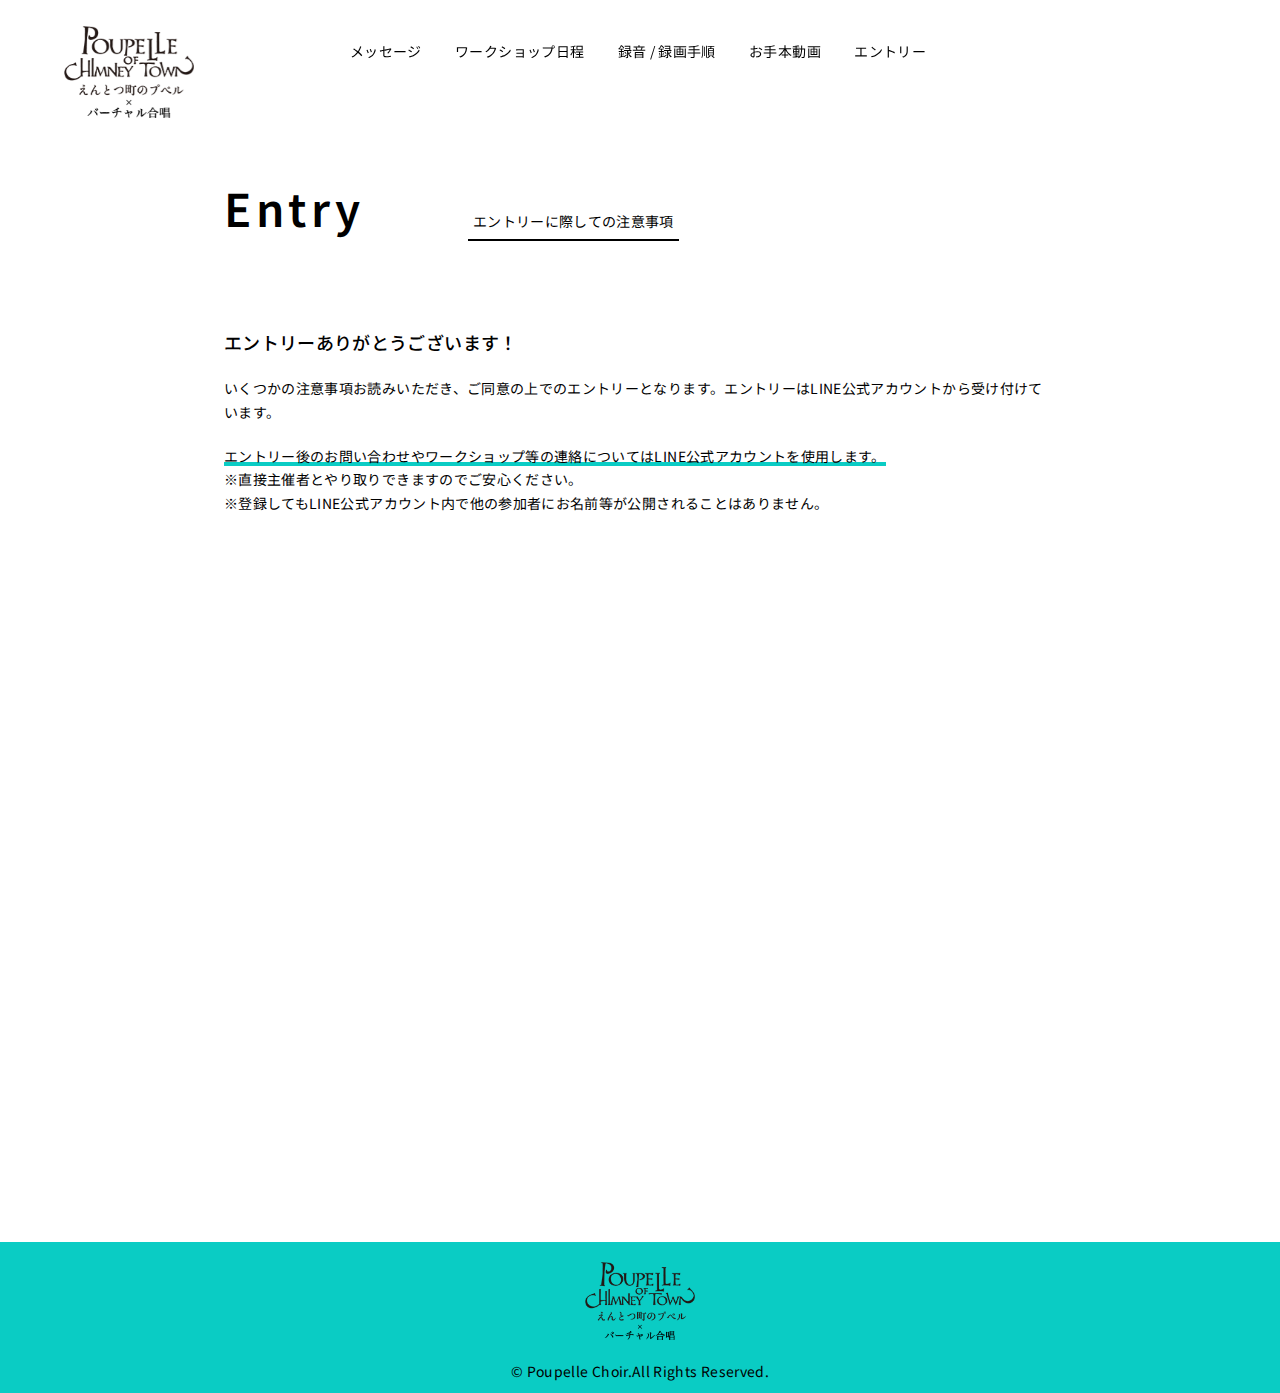
==== entry/entry.html @ 8577a30d "Add files via upload" ====
<!DOCTYPE html>
<html lang="ja" prefix="og: http://ogp.me/ns#">

  <head>
    <meta charset="utf-8">
    <title>エントリー｜Poupelle Choir - バーチャル合唱×えんとつ町のプペル</title>
    <meta name="description" content="バーチャル合唱×えんとつ町のプペル エントリーの案内です。"/>
    <link rel="canonical" href="https://poupelle-choir.github.io/2020/lower/entry.html" />
    <!--▲url入れる！！！-->
    <meta name="viewport" content="width=device-width">
    <meta name="format-detection" content="telephone=no">
    <!--▼IE対策-->
    <meta http-equiv="X-UA-Compatible" content="IE=edge">

    <!-- ▼OGPの設定 -->
    <meta property="og:locale" content="ja_JP" />
    <meta property="og:url" content="https://poupelle-choir.github.io/2020/lower/entry.html" />
    <!--▲url入れる！！！-->
    <meta property="og:type" content="website" />
    <meta property="og:title" content="エントリー｜Poupelle Choir" />
    <meta property="og:site_name" content="エントリー｜Poupelle Choir - バーチャル合唱×えんとつ町のプペル" />
    <meta property="og:description" content="バーチャル合唱×えんとつ町のプペル エントリーの案内です。" />
    <meta property="og:image" content="https://poupelle-choir.github.io/2020/img/ogp-img.jpg" />
    <meta property="og:image:secure_url" content="https://poupelle-choir.github.io/2020/img/ogp-img.jpg" />
    <meta property="og:image:width" content="1200" />
    <meta property="og:image:height" content="630" />

    <!--▼Twitter Card設定-->
    <meta name="twitter:card" content="summary_large_image" />
    <meta name="twitter:description" content="バーチャル合唱×えんとつ町のプペル エントリーの案内です。" />
    <meta name="twitter:title" content="エントリー｜Poupelle Choir" />
    <meta name="twitter:image" content="https://poupelle-choir.github.io/2020/img/ogp-img.jpg" />

    <!--▼icon設定-->
    <link rel="shortcut icon" href="../favicon/favicon.ico">
    <link rel="apple-touch-icon" href="../favicon/apple-touch-icon.png">
    <link rel="icon" type="image/png" href="../favicon/android-chrome-256x256.png">
    <link rel="manifest" href="/site.webmanifest">
    <link rel="mask-icon" href="/safari-pinned-tab.svg" color="#5bbad5">
    <meta name="msapplication-TileColor" content="#b91d47">
    <meta name="theme-color" content="#ffffff">

    <!--▼読み込み-->
    <link href="https://fonts.googleapis.com/css2?family=Noto+Sans+JP:wght@400;500;700&display=swap" rel="stylesheet">
    <link href="https://fonts.googleapis.com/css2?family=Rock+Salt&display=swap" rel="stylesheet">
    <link rel="stylesheet" href="https://use.fontawesome.com/releases/v5.6.3/css/all.css">
    <link rel="stylesheet" href="../css/reset.css">
    <link rel="stylesheet" href="../css/styles2.css">
    <link rel="stylesheet" href="../css/lower.css">
  </head>


  <body>
    
    <div id="rotate"><img src="../img/rotate.jpg" alt="画面を縦に戻してご覧ください。"></div>

    <header>
      <a href="../index.html" class="logo"><img src="../img/logo.png" alt="バーチャル合唱×えんとつ町のプペルのロゴ"></a>
      <!--ハンバーガーメニュー-->
      <div class="menu-btn_wrap">
        <a href="#" class="menu-btn" id="menu-bar">
          <span></span>
          <span></span>
          <span></span>
        </a>
      </div>

      <nav id="nav">
        <ul class="nav-item">
          <li><a href="../index.html#message"><span class="nav-en sp-only tb-block">Message</span>メッセージ</a></li>
          <li><a href="../lower/workshop.html"><span class="nav-en sp-only tb-block">Work shop</span>ワークショップ日程</a></li>
          <li><a href="../lower/howto.html"><span class="nav-en sp-only tb-block">How to</span>録音 / 録画手順</a></li>
          <li><a href="../lower/movie.html"><span class="nav-en sp-only tb-block">Movie</span>お手本動画</a></li>
          <li><a href="../lower/entry.html"><span class="nav-en sp-only tb-block">Entry</span>エントリー</a></li> 
        </ul>
      </nav>
    </header>

    <div class="section-inner lower-inner entry-inner">
      <div class="section-title_wrap">
        <span class="section-title_en">Entry</span>
        <h2 class="section-title_ja">エントリーに際しての注意事項</h2>
      </div>
      
      <p class="entry-h">エントリーありがとうございます！</p>
      
      <div class="entry-text">
        <p class="text_20">いくつかの注意事項お読みいただき、ご同意の上でのエントリーとなります。エントリーはLINE公式アカウントから受け付けています。</p>

        <p class="font-under">エントリー後のお問い合わせやワークショップ等の連絡についてはLINE公式アカウントを使用します。<br>
        <p>※直接主催者とやり取りできますのでご安心ください。<br>
        ※登録してもLINE公式アカウント内で他の参加者にお名前等が公開されることはありません。</p>
      </div>


      <div class="entry-square_wrap scrollanime downup">
        <div class="entry-square">
          <div class="text-center bar-entry_wrap"><p class="bar-title bar-title_entry">エントリーに際しての注意事項</p></div>
          
          <ul>
            <li class="entry-check_list">
              <div class="entry-check"><i class="fas fa-check"></i></div>
              <p class="entry-check_text">録画にはデバイスが2つ必要です（音楽再生機器と録画機器）<br>
                <a href="../lower/howto.html#link-howto" class="link-black">録音の手順ページ</a>をご確認ください。<br>
              デバイスが2つない場合はエントリー時にご相談ください。
              </p>
            </li>
            
            <li class="entry-check_list">
              <div class="entry-check"><i class="fas fa-check"></i></div>
              <p class="entry-check_text">2020.10.31（Sat）にUPされる動画はYouTubeで公開されます。</p>
            </li>
            
            <li class="entry-check_list">
              <div class="entry-check"><i class="fas fa-check"></i></div>
              <p class="entry-check_text">
              エントリー後に配布する楽譜は無料となりますが、無断転載は禁止です。
              </p>
            </li>
            
            <li class="entry-check_list">
              <div class="entry-check"><i class="fas fa-check"></i></div>
              <p class="entry-check_text">
                ワークショップのみの参加も歓迎です。エントリー時にご相談ください。</p>
            </li>
            
          </ul>
        </div>
      </div>
      
      <div class="btn btn-orange scrollanime downup"><a href="https://lin.ee/ze70ZK0" target="_blank" class="text-center">お友達登録してエントリーする</a></div>
     
    </div>


    <!--▼フッター-->
    <footer class="footer">
        <a href="../index.html" class="footer-logo"><img src="../img/logo.png" alt="バーチャル合唱×えんとつ町のプペルのロゴ"></a>
        <small>©︎ Poupelle Choir.All Rights Reserved.</small>

    </footer>
    <!--フッターここまで--> 



    <!--script読み込み-->
    <script src="https://ajax.googleapis.com/ajax/libs/jquery/3.5.1/jquery.min.js"></script>
    <script type="text/javascript" src="../js/script.js"></script>


  </body>

</html>
---- css/styles2.css ----
@charset "UTF-8";
/* CSS Document */

html{
  font-size:62.5%;
}
body{
  color:#000;
  font-family: 'Noto Sans JP' , sans-serif;
  font-size:1.4rem;
  font-feature-settings: "Palt";
  letter-spacing: 0.025em;
  line-height: 1.7;
  box-sizing: border-box;
}
a{
  color:#000;
  text-decoration: none;
  cursor: pointer;
  transition: .8s;
}
li{
  list-style: none;
}
img{
  max-width: 100%;
  height: auto;
  box-sizing: border-box;
}

/*--------------------------------
* スマホ横
---------------------------------*/
#rotate{
  display: none;
  position:fixed;
  top:0;
  left:0;
  width: 100%;
  height: 100%;
  z-index:100;
}

/*--------------------------------
* common
---------------------------------*/
.pc-only{
  display: none;
}
.sp-only{
  display: block;
}
.text-center{
  text-align: center;
}
.section-inner{
  width: 90%;
  margin: 0 auto;
  padding: 60px 0 70px;
}
.section-title_en{
  font-size:3rem;
  font-weight: 600;
  letter-spacing: 0.1em;
  margin-right: 100px;
  display: block;
}
.section-title_ja{
  font-size:1.4rem;
  border-bottom: solid 2px #000;
  padding:  0 5px 5px;
  display: inline-block;
  margin-top: 10px;
}
.section-title_wrap{
  padding-bottom: 60px;
}
.text_10{
  padding-bottom: 10px;
}
.text_20{
  padding-bottom: 20px;
}
.window-icon img{
  display: inline-block;
  width: 14px;
  margin-left: 5px;
  position: relative;
  top:-3px;
}

/*フェードインアニメーション*/
.scrollanime {opacity: 0;} /*一瞬表示されるのを防ぐ*/
.fadeInDown {
  animation-name: fadeInDown;
  animation-duration: 1.2s;
  animation-fill-mode: forwards;
}
@keyframes fadeInDown {
  0% {
    opacity: 0;         
  }
  100% {
    opacity: 1;
    transform: translate(0);
  }
}
/*上下の動き*/
.downup {
  transform: translateY(100px);
}

.link-blue{
  border-bottom:solid 1px #0accc4;
  color:#0accc4;
  padding: 0 3px 1px;
}
.link-black{
  border-bottom:solid 1px #000;
  color:#000;
  padding:  0 3px 1px;
}
.font-under{
  background: linear-gradient(transparent 80%, #0accc4 0%);
  display: inline;
  margin-bottom: 10px;
}
/*--------------------------------
* btn
---------------------------------*/
.btn>a{
  display: block;
  width: 300px;
  height:48px;
  line-height: 48px;
  background-color: #0accc4;
  border:solid 1px #0accc4;
  border-radius: 30px;
  margin: 0 auto;
  transition: .8s;
}
.btn>a:hover{
  background-color: #fff;
  border:solid 1px #0accc4;
  transition: .8s;
}
.btn-orange>a{
  background-color: #fff;
  border:solid 1px #daa47b;
}
.btn-orange>a:hover{
  border:solid 1px #daa47b;
  background-color: #daa47b;
}
.flow__entry>a{
  display: block;
  color:#fff;
  line-height: 35px;
  width: 180px;
  height: 35px;
  background-color: #000;
  border:solid 1px #000;
  margin-top: 20px;
}
.flow__entry>a:hover{
  background-color: #fff;
  border:solid 1px #000;
  transition: .8s;
  color:#000;
}
/*--------------------------------
* header
---------------------------------*/
.header{
  position: relative;
  width: 100vw;
  height:100vh;
  background-color: #0accc4;
  overflow: hidden;
}
.logo img{
  position: absolute;
  width: 100px;
  left: calc(5%);
  top: 26px;
  position: fixed;
  z-index: 100;
}
.hero-sp{
  width: 86%;
  max-width: 350px;
  transform: translate(calc(50vw - 50%),calc(50vh - 48%));
  z-index: 0;
}
.main-title{
  position: absolute;
  font-size:3rem;
  font-weight: bold;
  text-align: center;
  line-height: 1;
  letter-spacing: 0.09em;
  text-shadow: 3px 2px 4px #fff;
  /*横 縦 太さ*/
  transform: translate(calc(50vw - 50%));
  top:15%;
  z-index: 1;
}
.font-x{
  display: block;
}
.h-midashi{
  position: absolute;
  left: calc(3%);
  top: 33%;
  font-size:1.8rem;
  font-weight: bold;
  text-shadow: 1px 1px 1px #fff;
  /*横 縦 太さ*/
  z-index: 10;
}
.h-midashi_text{
  display: block;
  position: relative;
  left:60%;
}
.h-midashi_bar{
  display: inline-block;
  width: 70px;
  border:solid 1px #000;
  position: relative;
  top:-7px;
  margin-right: 10px;
}
rt{
  font-size:1.2rem;
  text-align: center;
}
.h-midashi_text , rb , rt{
  line-height: 1;
}
.h-text_wrap{
  position: absolute;
  left: calc(3%);
  bottom: 18%;
  width: calc(100% - 23%);
  z-index: 10;
}
.h-text{
  background-color: #fff;
  padding: 20px;
  position: relative;
}
.bg-shadow{
  background-image: url(../img/shadow_gray.png);
  background-repeat: repeat;
  width: 100%;
  height: 100%;
  position: absolute;
  top:5px;
  left:5px;
  z-index: -10;
}
.h-right_text{
  position: absolute;
  transform: translate(calc(50vw - 50%));
  bottom:4%;
  text-align: center;
  z-index: 10;
  font-size:1.2rem;
}
#nav{
  display: none;
  position: fixed;
  top:0;
  left:0;
  width: 100%;
  height: 100%;
  background-color: #fff;
  z-index: 90;
  overflow-y: scroll;
}
.nav-item{
  padding-top:130px;
  padding-left: 50px;
}
.nav-sp_inner{
  padding: 80px 50px;
}
.nav-item li{
  display: block;
  margin-right: 0;
  padding-bottom: 25px;
}
.nav-item li a{
  font-size:1.5rem;
  padding-bottom: 50px;
}
.nav-en{
  display: block;
  font-size:3rem;
  font-weight: 600;
  color:#0accc4;
}

/*ハンバーガーメニュー*/

.menu-btn_wrap {
  position: fixed;
  right: calc(5%);
  top: 40px;
  z-index: 100;
}
.menu-btn,
.menu-btn span {
  transition: all .4s;
}
.menu-btn span {
  position: relative;
  display: block;
  width: 40px;
  height: 1px;
  background-color: #000;
}
.menu-btn span:nth-of-type(1) {
  top: 0;
}
.menu-btn span:nth-of-type(2) {
  top: 10px;
}
.menu-btn span:nth-of-type(3) {
  top: 20px;
}

#menu-bar.active span:nth-of-type(1) {
  -webkit-transform: translateY(10px) rotate(-45deg);
  transform: translateY(12px) rotate(-45deg);
}
#menu-bar.active span:nth-of-type(2) {
  opacity: 0;
}
#menu-bar.active span:nth-of-type(3) {
  -webkit-transform: translateY(-20px) rotate(45deg);
  transform: translateY(-9px) rotate(45deg);
}

.fixed {
  position: fixed;
  width: 100%;
  height: 100%;
}
/*--------------------------------
* about
---------------------------------*/
.about-wrap{
  position: relative;
  top: 50px;
}
.about-title{
  font-size:3.5rem;
  color:#0accc4;
  overflow: hidden;
  width: 265px;
  margin: 0 auto 30px;
  border-bottom:solid 2px #0accc4;
  padding-bottom: 15px;
}
.about-title_en{
  text-transform: uppercase;
  letter-spacing: 0.99em;
  font-weight: bold;
}
.about-title_ja{
  letter-spacing: 0.08em;
  font-weight: bold;
}
.about-text{
  padding-bottom: 60px;
}
.blue-square_wrap{
  position: relative;
}
.blue-square{
  background-color: #fff;
  border:solid 2px #0accc4;
  padding: 30px;
}
.bg-shadow_blue{
  background-image: url(../img/shadow_blue.png);
  z-index: -10;
}
.point-title{
  font-weight: bold;
  padding-bottom: 10px;
}
.point-number{
  font-size:2rem;
  font-family: 'Rock Salt', cursive;
  margin: 0 20px;
}
.point-wrap{
  padding-bottom: 60px;
  overflow: hidden;
}
.point-wrap:last-of-type{
  padding-bottom: 0;
}
.point-wrap dl{
  padding-bottom: 40px;
}
.point-wrap dl:last-of-type{
  padding-bottom: 0;
}
.point-02{
  margin: 0 auto;
}
.point-03{
  float:right;
  margin-right: 5px;
}
#parallax-bg{
  background-image: url(../img/poupelle_sp.jpg);
  min-height: 300px;
  background-position: center;
  background-repeat: no-repeat;
  background-size: 100% auto;
}
/*--------------------------------
* message
---------------------------------*/
#message{
  padding-top: 100px;
  margin-top: -100px;
}
.message-wrap{
  position: relative;
  margin: 0 auto 100px;
  width: 95%;
  left: -5px;
}
.message-square{
  background-color: #f4d4bc;
  padding: 40px 20px;
  /*  width: 89%;*/
}
.bg-shadow_lightblue{
  background-image: none;
  background-color: #bee4e0;
  top:20px;
  left:13px;
  z-index: -10;
}
.message-square p{
  padding-bottom: 20px;
}
.message-square p:last-of-type{
  padding-bottom: 0;
}
.message-para{
  padding-bottom: 40px!important;
}
.message-text_01{
  font-size:1.8rem;
  font-weight: 500;
  line-height: 1.7;
  padding-bottom: 40px;
}
.message-text_right{
  text-align: right;
}
/*プペルに込めた想い*/
.bar-title_wrap{
  padding-bottom: 40px;
}
.bar-title{
  position: relative;
  display: inline-block;
  padding: 0 10px;
  font-size: 1.8rem;
  font-weight: 500;
}
.bar-title::before , .bar-title::after{
  content: '';
  position: absolute;
  top: 50%;
  display: inline-block;
  width: 55px;
  height: 2px;
  background-color: black;
}
.bar-title::before{
  left:-50px;
}
.bar-title::after{
  right:-50px;
}
.poupelle-text_flex{
  padding-bottom: 50px;
  text-align: center;
}
.poupelle-text_img{
  margin: 0 auto;
}
.poupelle-text{
  display: inline-block;
  font-size:1.7rem;
  font-weight: 500;
  border-bottom:solid 1px #000;
  padding-bottom: 5px;
  margin-bottom: 30px;
}
.poupelle-text_right{
  padding-bottom: 20px; 
}
/*--------------------------------
* flow
---------------------------------*/
.flow-bg{
  background-color: #bee4e0;
  position: relative;
}
.flow-list{
  margin: 0 auto;
  position: relative;
}
.flow-list::before{
  content:'';
  position: absolute;
  top:auto;
  left:30px;
  height: 93%;
  width: 1px;
  display: block;
  background: #000;
  z-index: -1;
}
.flow-item{
  padding-bottom: 60px;
}
.flow-item:last-of-type{
  padding-bottom: 0;
}
.flow-number{
  display: inline-block;
  background-color: #000;
  border-radius: 50%;
  width: 55px;
  height: 55px;
  margin-right: 15px;
}
.flow-number span{
  display: block;
  color:#fff;
  font-size:1.6rem;
  font-family: 'Rock Salt', cursive;
  line-height: 55px;
}
.flow-title{
  display: inline;
  font-size:1.8rem;
}
.flow-text{
  position: relative;
  padding-left: 55px;
}
.flow-text p{
  padding-bottom: 20px;
}
.flow-text p:last-of-type{
  padding-bottom: 0;
}
/*--------------------------------
* workshop
---------------------------------*/

/*ws日程*/
#ws-0926 , #ws-0927 , #ws-1003 , #ws-1004 , #ws-1010 , #ws-1011 , #ws-1017 {
  display: none;
}
.h-workshop{
  color:#daa47b;
  font-size:2.5rem;
  font-weight: 500;
  padding-bottom: 30px;
}
.h-workshop_text{
  padding-bottom: 20px;
}
/*workshop各日程*/
.workshop-list_wrap{
  margin: 60px auto 80px;
}
.workshop-list{
  position: relative;
  margin-bottom: 50px;
}
.workshop-midashi{
  background-color: #daa47b;
  border:2px solid #daa47b;
  padding: 5px 0px 10px;
  text-align: center;
  overflow: hidden;
}
.workshop-midashi h4{
  font-size:1.5rem;
  display: inline-block;
  font-weight: 500;
  padding: 5px 0;
}
.workshop-text{
  background-color: #fff;
  border:2px solid #daa47b;
  overflow: hidden;
  padding: 30px 20px 20px;
}
.workshop-img{
  width: 100px;
}
.workshop-text_left{
  display: flex;
  justify-content: flex-start;
  align-items: center;
  padding-bottom: 20px;
}
.workshop-text_left img{
  padding-bottom: 10px;
}
.workshop-text_left p{
  padding-left: 20px;
}
.workshop-text_para{
  padding-bottom: 20px;
}
.workshop-day{
  display: inline-block;
  background-color: #fff;
  border-radius: 30px;
  padding: 5px 30px;
  letter-spacing:  0.08em;
}
.btn-more{
  margin-left: 10px;
}
/*講師紹介*/
.blue-square_koushi{
  margin-bottom: 40px; 
  padding: 20px;
}
.koushi-img{
  float: left;
  width: 100px;
}
.koushi-name_wrap{
  display: inline-block;
  margin-left: 20px;
  margin-top: 30px ;
}
.koushi-name_wrap p{
  font-size:1.8rem;
}
.koushi-name_wrap span{
  font-size:1.3rem;
}
.ikeda-happy{
  font-size:1.1rem!important;
}
.koushi-upper{
  padding-bottom: 40px;
  overflow: hidden;
}
/*ミュージカル版プペル*/
.poupelle-musical{
  background-color: #f4d4bc;
  padding: 20px;
  margin-top: 40px;
}
.poupelle-musical_en{
  font-size:1.6rem;
  font-family: 'Rock Salt', cursive;
  padding-bottom: 20px;
  padding-top: 10px;
}
.poupelle-url{
  word-break: break-all;
  /*url折り返し*/
}
.poupelle-musical_img{
  padding-top: 20px;
  text-align: center;
}
.window-icon img{
  display: inline-block;
  width: 14px;
  margin-left: 5px;
  position: relative;
  top:-3px;
}
.youtube {
  position: relative;
  width: 100%;
  padding-top: 56.25%;
  margin-bottom: 60px;
}
.youtube iframe {
  position: absolute;
  top: 0;
  right: 0;
  width: 100%;
  height: 100%;
}
/*js more*/
.hide-text_01 , .hide-text_02 ,.hide-text_03 {
  display: none;
}
button.readmore {
  position: relative;
  height: 90px;
  width: 90px;
  margin: 0 auto;
  display: block;
  background-color: transparent;
  color: #0accc4;
  padding-bottom: 40px;
  border: none;
  outline: 0;
  transition: .5s;
  -erbkit-transition: .5s;
}
button.readmore::after {
  content: " ";
  position: absolute;
  width: 30px;
  height: 30px;
  border-top: solid 3px #0accc4;
  border-right: solid 3px #0accc4;
  transform: rotate(135deg);
  -webkit-transform: rotate(135deg);
  right: 28px;
  top: 25px;
  transition: .5s;
  -erbkit-transition: .5s;
}
button.readmore:hover::after {
  top: 40px;
}

.on-click {
  color: transparent!important;
}
.on-click {
  transform: rotate(-180deg);
  -webkit-transform: rotate(-180deg);
}
/*--------------------------------
* app
---------------------------------*/
.download-wrap{
  background-color: #ede7df;
  z-index: -10;
}
.app-gigafail , .app-zoom{
  display: flex;
  justify-content: space-around;
  align-items: flex-start;
}
.app-gigafail{
  padding-bottom: 50px;
}
.app-text{
  padding-left: 20px;
  width: 62%;
}
.app-text_title{
  font-size:1.6rem;
  padding-bottom: 10px;
  font-weight: 500;
}
.app-img{
  width: 90px;
}
.app-apple{
  display: block;
  margin-top: 20px;
}
.app-google{
  display: block;
  margin-top: 10px;
}
.app-google{
  position: relative;
  right:9px;
}
/*--------------------------------
* contact
---------------------------------*/
.contact-block p{
  padding-bottom: 40px; 
}
/*--------------------------------
* movie
---------------------------------*/
.movie-notice{
  height: 500px;
  background-image: url(../img/poupelle3_sp.jpg);
  background-position: center;
  background-size: auto;
  background-repeat: no-repeat;
  position: relative;
}
.movie-bg_white{
  background-color: #fff;
  opacity: .8;
  padding: 0.714em 1.429em 2.143em;
  width: 70%;
  position: absolute;
  left: 50%;
  top: 50%;
  transform: translate(-50%, -50%);
}
.movie-notice_h{
  font-size:2rem;
  padding-bottom: 20px; 
}
.movie-red{
  display: block;
  color:#c10505;
  font-family: 'Rock Salt', cursive;
  font-size:2rem;
  letter-spacing: 0.3em;
  transform: rotate(-15deg);
  -moz-transform: rotate(-15deg);
  -webkit-transform: rotate(-15deg);
  position: relative;
  top:-30px;
  left:-20px
}
.movie-text_right{
  text-align: right;
  padding-bottom: 20px;
}
.bar-movie{
  position: relative;
  display: inline-block;
  padding: 0 15px 10px;
  font-size: 1.6rem;
  font-weight: 500;
}
.bar-movie::before , .bar-movie::after{
  content: '';
  position: absolute;
  top: 50%;
  display: inline-block;
  width: 35px;
  height: 1px;
  background-color: black;
}
.bar-movie::before{
  left:-30px;
}
.bar-movie::after{
  right:-30px;
}
/*--------------------------------
* credit
---------------------------------*/
.credit-wrap{
  position: relative;
}
.credit-square{
  background-color: #fff;
  border:solid 3px #d18d5a;
  border-radius: 10px;
  padding: 30px;
}
.bg-shadow_orange{
  background-image: url(../img/shadow_orange.png);
  border-radius: 10px;
  top:10px;
  left:10px;
}
.credit-flex{
  padding-bottom: 30px;
}
.credit-flex dt{
  font-size:1.6rem;
  padding-bottom: 20px;
  font-weight: 500;
}
.credit-collabo{
  padding-bottom: 20px;
}
.credit-collabo li span{
  font-weight: 500;
  display: inline-block;
  width: 130px;
  margin-right: 5px;
}
.credit-01{
  padding-bottom: 20px;
  margin-bottom: 20px;
  border-bottom: solid 1px #d18d5a;
}
.credit-01_title{
  line-height: 33px;
  padding-bottom: 20px;
  display: inline-block;
}
.credit-01_title span{
  margin-right: 10px;
}
.credit-01_title img{
  width: 33px;
  height: 33px;
}
.credit-01_text{
  font-size:1.2rem;
}
.credit-02{
  padding-bottom: 20px;
  border-bottom: solid 1px #d18d5a;
}
.credit-01 dd{
  width: 180px;
  margin: 0 auto;
}
.credit-coach{
  margin-left: 10px;
}
.s-thanks dt{
  font-size:1.6rem;
  font-weight: 500;
  padding-bottom: 10px;
}
/*--------------------------------
* footer
---------------------------------*/
.footer{
  background-color: #0accc4;
  height: auto;
  padding-top: 20px;
  padding-bottom: 10px;
  text-align: center;
}
.footer-logo img{
  width: 110px;
  display: block;
  margin: 0 auto;
  padding-bottom: 20px;
}


@media screen and (min-width: 580px){
  /*ws日程ボックスの調整*/
  .workshop-midashi{
    display: flex;
    justify-content: space-between;
    align-items: center;
    padding: 10px 30px;
  } 
  /*映画告知の調整*/
  .movie-notice{
    background-image: url(../img/poupelle3.jpg);
    background-size: auto;
  }
  .movie-bg_white{
    width: 50%;
  }
  .tb-none{
    display: none;
  }
  .movie-text_right{
    padding-top: 10px;
  }
  .bar-movie::before , .bar-movie::after{
    width: 65px;
  }
  .bar-movie::before{
    left:-60px;
  }
  .bar-movie::after{
    right:-60px;
  }
  .credit-collabo_wrap{
    width: 50%;
    margin: auto;
  }
  .credit-collabo li span{
    width: 150px;
  }

}



/*tb以上*/
@media screen and (min-width: 768px) {
  /*--------------------------------
  * common
  ---------------------------------*/
  .pc-only{
    display: block;
  }
  .sp-only{
    display: none;
  }
  .tb-block{
    display: block;
  }
  .section-title_wrap{
    padding-bottom: 80px;
  }
  .section-title_en{
    font-size:4.5rem;
    display: inline;
  }
  /*--------------------------------
  * header
  ---------------------------------*/
  .hero-pc{
    width: 90%;
    max-width:500px; 
    transform: translate(calc(50vw - 50%),calc(50vh - 40%));
    z-index: 0;
  }
  .logo img{
    width: 130px;
  }
  .h-text_wrap{
    width: 500px;
    bottom: 18%;
    left: calc(5%)
  }
  .main-title{
    font-size:4rem;
    top: 8%;
  }
  .h-midashi{
    left:calc(5%);
    font-size:2.5rem;
  }
  .h-midashi_text{
    left:80%;
  }
  .h-midashi_bar{
    width: 100px;
  }
  #parallax-bg{
    min-height:350px;
    background-image: url(../img/poupelle.jpg);
  }
  .h-right_text{
    position: absolute;
    right: 5%;
    top: calc(50%);
    transform: translateY(-50%);
    text-align: center;
    -ms-writing-mode     : tb-rl;
    -webkit-writing-mode : vertical-rl;
    writing-mode         : vertical-rl;
  }
  .nav-item{
    padding-left: 150px;
    padding-top: 180px;
  }
  /*--------------------------------
  * message
  ---------------------------------*/
  .bar-title::before , .bar-title::after{
    width: 150px;
  }
  .bar-title::before{
    left:-130px;
  }
  .bar-title::after{
    right:-130px;
  }
  .bar-title{
    padding: 0 30px;
  }
  .poupelle-text_flex{
    display: flex;
    justify-content: space-around;
    flex-direction: row-reverse;
    align-items: center;
    padding-bottom: 50px;
    text-align: left;
  } 
  .poupelle-text_right{
    width: 55%;
  }
  /*--------------------------------
  * flow
  ---------------------------------*/
  .flow-number{
    width: 65px;
    height: 65px;
  }
  .flow-number span{
    line-height: 65px;
  }
  .flow-text{
    width: 80%;
    padding-left: 80px;
  }
  /*--------------------------------
  * workshop
  ---------------------------------*/
  .workshop-text_left{
    display: block;
  }
  .workshop-img{
    width: 130px;
  }
  .workshop-text_left{
    float:left;
    width: 20%;
  }
  .workshop-text_left img{
    padding-bottom: 10px;
  }
  .workshop-text_left p{
    padding-left: 10px;
    text-align: center;
  }
  .workshop-text_right{
    float:right;
    width: 75%;
  }
  /*講師紹介*/
  button.readmore{
    display: none;
  }
  .hide-text_01 , .hide-text_02 , .hide-text_03{
    display: block;
  }
  .blue-square_koushi{
    padding: 30px 20px;
  }
  .koushi-side02{
    display: flex;
    justify-content: space-around;
    padding-bottom: 50px;
  }
  .koushi-side{
    width: 47%;
    display: flex;
  }
  .koushi-side:last-of-type{
    margin-left: 20px;
  }
  .koushi-side02 .koushi-img{
    width: 37%;
  }
  .koushi-img{
    float: left;
    width: 16.5%;
  }
  .koushi-name_wrap{
    display: inline-block;
    margin-left: 20px;
    margin-top: 50px ;
  }
  .koushi-name_wrap p{
    font-size:1.8rem;
  }
  .koushi-name_wrap span{
    font-size:1.3rem;
  }
  .ikeda-happy{
    font-size:1.1rem!important;
    display: block;
  }
  .blue-square_koushi:last-of-type{
    margin-bottom: 0;
  }
  /*ミュージカル版プペル*/
  .poupelle-musical{
    display: flex;
    justify-content: space-around;
    flex-flow: row-reverse;
    align-items: center;
  }
  .poupelle-musical_text{
    width: 60%;
  }
  .poupelle-musical_img{
    width: 30%;
    margin-top: 130px;
  }
  /*--------------------------------
  * app
  ---------------------------------*/
  .app-img{
    width: 150px;
  }
  .app-gigafail{
    padding-bottom: 70px;
  }
  /*--------------------------------
  * credit
  ---------------------------------*/
  .credit-flex{
    display: flex;
    justify-content: space-around;
    flex-wrap: nowrap;
    padding-bottom: 40px;
  }
  .credit-01{
    width: 30%;
    border-bottom: none;
  }
  .credit-01 dd{
    width: 180px;
    margin: 0 auto;
  }
  .credit-flex dt{
    padding-bottom: 40px;
  }
  .credit-collabo_wrap{
    width: 100%;
  }
  .credit-02{
    width: 45%;
    position: relative;
    border-bottom:none;
  }
  .credit-02::before{
    content:'';
    display: block;
    width: 1px;
    height: 90%;
    background: #d18d5a;
    position: absolute;
    top:20px;
    left:-45px;
  }

}

/*1024px 以上*/
@media screen and (min-width: 1024px) {
  /*--------------------------------
  * common
  ---------------------------------*/
  .section-inner{
    width: 80%;
    padding: 60px 0 100px;
  }
  /*--------------------------------
  * btn
  ---------------------------------*/
  .btn>a{
    width: 400px;
    height: 60px;
    line-height: 60px;
  }
  .flow__entry>a:hover{
    background-color: #fff;
    border:solid 1px #000;
    transition: .8s;
    color:#000;
  }
  .tb-block{
    display: none;
  }
  /*--------------------------------
  * header
  ---------------------------------*/
  .hero-pc{
    max-width: 550px;
    transform: translate(calc(50vw - 50%),calc(50vh - 32%));
  }
  .main-title{
    top: 13%;
    font-size: 4.5rem
  }
  .h-midashi{
    font-size:2.5rem;
    top: 42%;
  }
  .h-text_wrap{
    width: 500px;
    font-size:1.6rem;
  }
  .menu-btn_wrap{
    display: none;
  }
  #nav{
    display: block;
    width: 100%;
    background-color: transparent;
  }
  .nav-item{
    position: absolute;
    display: inline-block;
    left: calc(50%);
    top: 40px;
    transform: translateX(-50%);
    z-index: 100;
  }
  .nav-item li{
    display: inline-block;
    margin-right: 30px;
    padding-bottom: 0;
  }
  .nav-item li:last-of-type{
    margin-right: 0;
  }
  .nav-item li a {
    position: relative;
    display: inline-block;
    text-decoration: none;
    color:#000;
    padding-bottom: 5px;
    font-size:1.4rem;
  }
  .nav-item li a::after {
    position: absolute;
    bottom: -8px;
    left: 0;
    content: '';
    width: 100%;
    height: 2px;
    background: #333;
    opacity: 0;
    visibility: hidden;
    transition: .3s;
  }
  .nav-item li a:hover::after {
    bottom: -4px;
    opacity: 1;
    visibility: visible;
  }
  .nav-item{
    padding-top: 0;
    padding-left: 0;
    width: 100%;
    max-width: 580px; 
  }
  /*--------------------------------
  * about
  ---------------------------------*/
  .point-01 , .point-02 , .point-03{
    width: 60%; 
  }
  .point-02{
    margin: 0 auto;
  }
  .point-03{
    float:right;
    margin-right: 5px;
  }
  #parallax-bg{
    min-height: 400px;
  }
  /*--------------------------------
  * message
  ---------------------------------*/
  #message{
    padding-top: 120px;
    margin-top: -120px;
  }
  .message-square{
    padding: 50px 40px;
  }
  .poupelle-text_right{
    width: 65%;
  }
  .poupelle-text_left{
    width: 30%; 
  }
  /*--------------------------------
  * flow
  ---------------------------------*/
  .flow-number{
    width: 80px;
    height: 80px;
    margin-right:20px;
  }
  .flow-number span{
    line-height: 80px;
  }
  .flow-text{
    padding-left: 100px;
  }
  /*--------------------------------
  * workshop
  ---------------------------------*/
  .workshop-text{
    padding: 30px 30px 20px;
  }
  .workshop-text_left p{
    padding-left: 0;
  }
  .workshop-img{
    width: 150px;
  }
  /*--------------------------------
  * app
  ---------------------------------*/
  .app-wrap{
    display: flex;
    justify-content: space-around;
  }
  .app-img{
    width: 140px;
  }
  .app-text{
    width: 55%;
    padding-left: 0;
  }
  .app-gigafail{
    padding-bottom: 0;
  }
  .app-gigafail, .app-zoom{
    width: 45%;
  }
  /*--------------------------------
  * contact
  ---------------------------------*/
  .contact-block{
    display: flex;
    justify-content: space-around;
    align-items: center;
  }
  .contact-block .btn>a{
    width: 300px;
  }
  .contact-block p{
    padding-bottom: 0;
  }
  /*--------------------------------
  * movie
  ---------------------------------*/
  .movie-bg_white{
    width: 40%;
    padding-left: 30px;
    padding-right: 30px;
  }



}

/*1280px 以上*/
@media screen and (min-width: 1280px) {
  .section-inner{
    width: 65%;
  }
  .movie-bg_white{
    width: 30%;
  }


}
---- css/lower.css ----
@charset "UTF-8";
/* CSS Document */

/*--------------------------------
* common
---------------------------------*/
.lower-inner{
  width: 88%;
  padding-top: 130px;
  margin: 0 auto;
  box-sizing: border-box;
}
.lower-text{
  padding-bottom: 40px;
}
/*--------------------------------
* workshop
---------------------------------*/
/*ws日程*/
#ws-0926 , #ws-0927 , #ws-1003 , #ws-1004 , #ws-1010 , #ws-1011 , #ws-1017 {
  display: block;
}

.ws-day_wrap{
  display: grid;
  grid-template-columns: 1fr 1fr;
  justify-content: space-between;
}
.ws-text{
  padding-bottom: 30px;
}
.workshop-list_top{
  padding-top: 80px;
  margin-top: -80px;
}
.bar-title_ws{
  font-size:1.6rem;
  margin-bottom: 20px;
}
.ws-day_wrap li{
  padding-bottom: 15px;
}
.ws-day_wrap li:last-of-type{
  padding-bottom: 0;
}
.ws-day::after{
  font-family: "Font Awesome 5 Free";
  content: "\f078";
  font-weight: 900;
  margin-left: 5px;
}
.ws-day_btn>a{
  display: inline-block;
  width: 150px;
  height: 32px;
  line-height: 32px;
  border-radius: 20px;
  border:solid 1px #0accc4;
  text-align: center;
}

/*--------------------------------
* movie
---------------------------------*/
.movie-title{
  font-size:1.8rem;
  padding-bottom: 20px;
}
.movie-icon{
  display: inline-block;
  background-color: #daa47b;
  border-radius: 50%;
  width: 50px;
  height: 50px;
  margin-right: 10px;
}
.movie-icon i{
  display: block;
  color:#fff;
  font-size:3rem;
  line-height: 50px;
  position: relative;
  right:-2px;
}
/*coming soon!!!!!!!!!*/
.iframe-movie{
  display: none;
}
.youtube-movie{
  background-color: #000;
  opacity: .6;
  position: relative;
}
.youtube-movie::after{
  content:'Coming Soon !';
  color:#fff;
  font-size:2.2rem;
  font-weight: 500;
  position: absolute;
  top: 50%;
  left: 50%;
  transform: translateY(-50%) translateX(-50%);
  -webkit- transform: translateY(-50%) translateX(-50%);
  
}
/*--------------------------------
* how to
---------------------------------*/
#link-upload{
  padding-top: 180px;
  margin-top: -180px;
}
#link-howto{
  padding-top: 60px;
  margin-top: -60px;
}
.howto , .upload{
  width: 100%;
  margin: 0 auto 130px;
  border:solid 15px #ede7df;
  padding: 60px 20px;
  box-sizing: border-box;
}
.btn-link_wrap{
  padding-bottom: 40px;
  margin: 0 auto;
}
.btn-link>a{
  width: 80%;
  height: 40px;
  line-height: 40px;
  background-color: #fff;
  border-color: #0accc4;
  margin-bottom: 20px;
}
.btn-link>a:hover{
  background-color: #0accc4;
  border:#0accc4;
}
.btn-link a i{
  margin-left: 10px;
}
.howto-h{
  display: inline-block;
  font-size: 2rem;
  font-weight: 500;
  margin: 0 auto 50px;
  letter-spacing: .3em;
  background: linear-gradient(transparent 50%, #0accc4 0%);
  /*linear-gradient(transparent 線の太さ, 線の色 0%)*/
  padding: 0 10px;
}
.howto-number{
  font-size:2rem;
  color:#0accc4;
  font-family: 'Rock Salt', cursive;
  margin-right: 20px;
}
.howto-text{
 margin-left: 50px; 
}
.howto-title{
  font-size:1.5rem;
  font-weight: 500;
}
.howto-list{
  padding-bottom: 30px;
  border-bottom:solid 1px #ccc;
  margin-bottom: 30px;
}
.howto-list:last-of-type{
  border-bottom: none;
  padding-bottom: 0;
  margin-bottom: 0;
}
.howto-list>.howto-check{
  padding-bottom: 5px;
}
.howto-list i{
  margin-right: 10px;
}
.howto-img{
  padding-bottom: 50px;
  margin: 0 auto;
}
.howto-img p{
  text-align: right;
  margin-top: 5px;
  margin-right: 10px;
}
.howto-check{
  display: flex;
  justify-content:flex-start;
  align-items: center;
  padding-bottom: 10px;
}
.giga-web{
  display: block;
}
/*アップロード*/
.upload-img{
  width: 100%;
}
.upload-list{
  padding-bottom: 35px;
  border-bottom: solid 1px #ccc;
  margin-bottom: 35px;
}
.upload-list:last-of-type{
  border-bottom: none;
  padding-bottom: 0;
  margin-bottom: 0;
}
.upload-text{
  padding-bottom: 20px;
}
.upload-text p{
  padding-top: 10px;
}

/*faqアコーディオン*/
.faq-en{
  font-size:2rem;
  font-weight: 500;
  margin-right: 15px;
  color:#daa47b;
}
.faq-title{
  width: 75%;
  font-weight: 500;
}
.accordion-container {
  position: relative;
  width: 100%;
  border-top: none;
  outline: 0;
  cursor: pointer;
}
.accordion-container .accordion-title {
  display: flex;
  align-items: center;
  max-width: 100%;
  position: relative;
  margin: 0 auto;
  padding: 15px 0;
  font-weight: normal;
  color: #000;
  font-size:1.6rem;
  cursor: pointer;
  border-bottom:solid 1px #f4d4bc;
}
.accordion-title{
  position: relative;
}
.accordion-title:after {
  content: "";
  position: absolute;
  right: 15px;
  top: 38%;
  transition: all 0.2s ease-in-out;
  display: block;
  width: 8px;
  height: 8px;
  border-top: solid 2px #000;
  border-right: solid 2px #000;
  -webkit-transform: rotate(135deg);
  transform: rotate(135deg);
}
.accordion-text{
   display: flex; 
}
.accordion-title.open:after {
  -webkit-transform: rotate(-45deg);
  transform: rotate(-45deg);
  top: 45%;
}
.accordion-content{
  display: none;
  width: 100%;
  margin: 0 auto;
  padding: 20px 0 40px;
  box-sizing: border-box;
}
.howto-faq{
  padding-bottom: 60px;
  padding-top: 70px;
  margin-top: -70px;
}
/*--------------------------------
* entry
---------------------------------*/
.entry-inner{
  padding-bottom: 140px;
}
.entry-h{
  font-size:1.8rem;
  font-weight: 500;
  padding-bottom: 20px;
}
.entry-text{
  padding-bottom: 40px;
}
.bar-title_entry{
  font-size:1.6rem;
}
.bar-title_entry::before , .bar-title_entry::after{
  content: '';
  position: absolute;
  top: 50%;
  display: inline-block;
  width: 35px;
  height: 2px;
  background-color: #d18d5a;
}
.bar-title_entry::before{
  left:-33px;
}
.bar-title_entry::after{
  right:-33px;
}
.bar-entry_wrap{
  padding-bottom: 40px;
}
.entry-wrap{
  position: relative;
}
.entry-square{
  background-color: #fff;
  border: solid 2px #d18d5a;
  border-radius: 10px;
  padding: 40px 15px;
  margin-bottom: 60px;
}
.entry-check{
  border-radius: 50%;
  height: 35px;
  width: 35px;
  line-height: 35px;
  border:solid 1px #d18d5a;
  text-align: center;
}
.entry-check i{
  color:#d18d5a;
}
.entry-check_text{
  width: 80%;
}
.entry-check_list{
  display: flex;
  justify-content: space-around;
  align-items: center;
  padding-bottom: 30px;
}
.entry-check_list:last-of-type{
  padding-bottom: 0;
}
/*tb以上*/
@media screen and (min-width: 768px) {
  /*--------------------------------
  * common
  ---------------------------------*/
  .lower-inner{
    padding-top: 170px;
  } 
  /*--------------------------------
  * workshop
  ---------------------------------*/
  .ws-day_wrap{
    grid-template-columns: 1fr 1fr 1fr 1fr;
  }
  /*--------------------------------
  * how to
  ---------------------------------*/
  .btn-link_wrap{
    display: flex;
    justify-content: space-around;
    flex-wrap: nowrap;
  }
  .btn-link>a{
    width: 200px;
  }
  /*録画手順*/
  .howto-img{
    width: 80%;
  }
  .howto, .upload{
    padding: 60px 40px;
  }
  .howto-number{
    margin-right: 40px;
    font-size:2.2rem;
  }
  .howto-text{
    margin-left: 65px;
  }
  /*アップロード手順*/
  .upload-img{
    width: 250px;
    text-align: center;
  }
  .upload-flex{
    display: flex;
    flex-wrap: wrap;
    justify-content: space-between;
    padding-top: 30px;
  }
  .upload-list{
    width: 45%;
  }
  .upload-list:last-of-type{
    width: 100%;
  }
  .upload-text{
    width: 80%;
    height: 120px;
  }
  .upload-text_last{
    height: 60px;
  }
  .upload-list{
    border-bottom: none;
    padding-bottom: 80px;
    margin-bottom: 0;
  }
  /*--------------------------------
  * entry
  ---------------------------------*/
  .bar-title_entry::before, .bar-title_entry::after{
    width: 120px;
  }
  .bar-title_entry::before{
    left:-120px;
  } 
  .bar-title_entry::after{
    right:-120px;
  }
  /*--------------------------------
  * movie
  ---------------------------------*/
  .youtube-movie::after{
    font-size:4rem;
  }
  
}
  
  /*1024 以上*/
  @media screen and (min-width: 1024px) {
    /*--------------------------------
    * common
    ---------------------------------*/
    .lower-inner{
      width: 65%;
    }
    .lower-text{
      padding-bottom: 60px;
    }
    /*--------------------------------
    * how to
    ---------------------------------*/
    .btn-link_wrap{
      padding-bottom: 80px;
    }
    .howto-img{
      width: 60%;
    }
    .howto ul{
      width: 80%;
      margin: 0 auto;
    }
    .upload-flex{
      width: 80%;
      margin: 0 auto;
    }
    /*--------------------------------
    * movie
    ---------------------------------*/
    .movie-wrap{
      max-width: 700px;
    }
    /*--------------------------------
    * entry
    ---------------------------------*/
    .entry-square{
      max-width: 800px;
      margin: 0 auto 60px;
    }
  
  
}
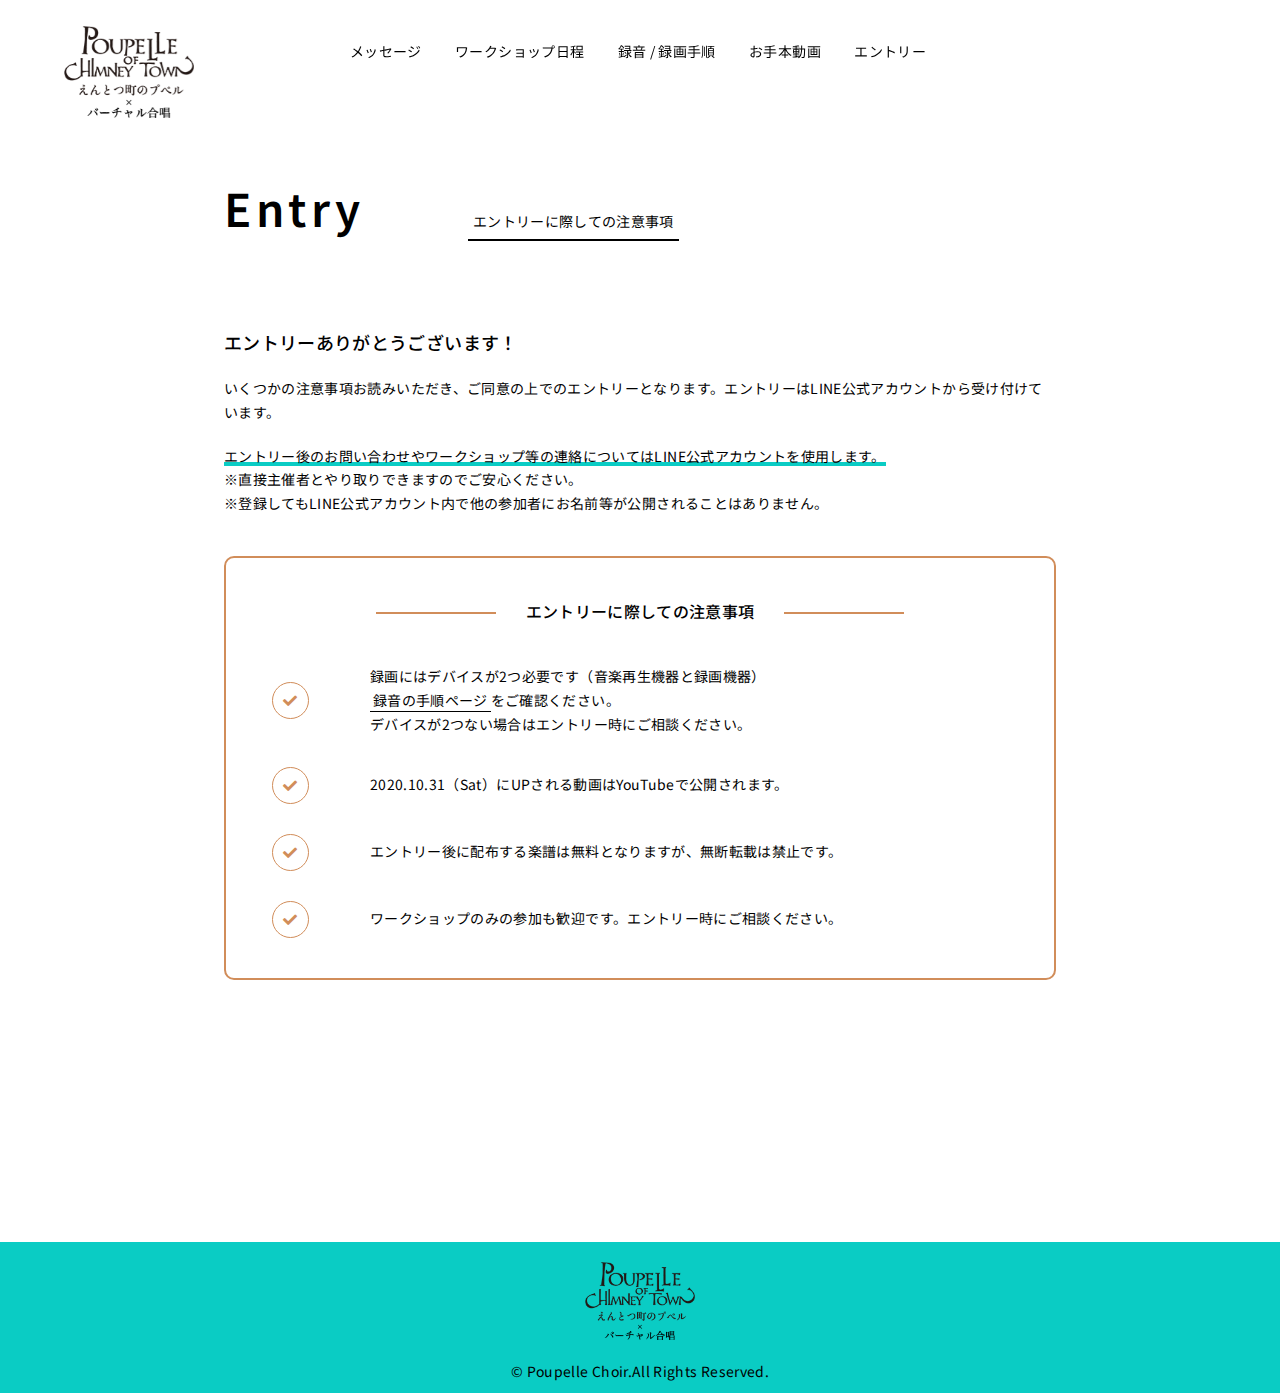
==== commit b35965a3: "Update entry.html" ====
--- a/entry/entry.html
+++ b/entry/entry.html
@@ -5,7 +5,7 @@
     <meta charset="utf-8">
     <title>エントリー｜Poupelle Choir - バーチャル合唱×えんとつ町のプペル</title>
     <meta name="description" content="バーチャル合唱×えんとつ町のプペル エントリーの案内です。"/>
-    <link rel="canonical" href="https://poupelle-choir.github.io/2020/lower/entry.html" />
+    <link rel="canonical" href="https://poupelle-choir.github.io/2020/entry/entry.html" />
     <!--▲url入れる！！！-->
     <meta name="viewport" content="width=device-width">
     <meta name="format-detection" content="telephone=no">
@@ -14,7 +14,7 @@
 
     <!-- ▼OGPの設定 -->
     <meta property="og:locale" content="ja_JP" />
-    <meta property="og:url" content="https://poupelle-choir.github.io/2020/lower/entry.html" />
+    <meta property="og:url" content="https://poupelle-choir.github.io/2020/entry/entry.html" />
     <!--▲url入れる！！！-->
     <meta property="og:type" content="website" />
     <meta property="og:title" content="エントリー｜Poupelle Choir" />
@@ -56,6 +56,7 @@
 
     <header>
       <a href="../index.html" class="logo"><img src="../img/logo.png" alt="バーチャル合唱×えんとつ町のプペルのロゴ"></a>
+      
       <!--ハンバーガーメニュー-->
       <div class="menu-btn_wrap">
         <a href="#" class="menu-btn" id="menu-bar">
@@ -68,10 +69,10 @@
       <nav id="nav">
         <ul class="nav-item">
           <li><a href="../index.html#message"><span class="nav-en sp-only tb-block">Message</span>メッセージ</a></li>
-          <li><a href="../lower/workshop.html"><span class="nav-en sp-only tb-block">Work shop</span>ワークショップ日程</a></li>
-          <li><a href="../lower/howto.html"><span class="nav-en sp-only tb-block">How to</span>録音 / 録画手順</a></li>
-          <li><a href="../lower/movie.html"><span class="nav-en sp-only tb-block">Movie</span>お手本動画</a></li>
-          <li><a href="../lower/entry.html"><span class="nav-en sp-only tb-block">Entry</span>エントリー</a></li> 
+          <li><a href="../workshop/workshop.html"><span class="nav-en sp-only tb-block">Work shop</span>ワークショップ日程</a></li>
+          <li><a href="../howto/howto.html"><span class="nav-en sp-only tb-block">How to</span>録音 / 録画手順</a></li>
+          <li><a href="../movie/movie.html"><span class="nav-en sp-only tb-block">Movie</span>お手本動画</a></li>
+          <li><a href="../entry/entry.html"><span class="nav-en sp-only tb-block">Entry</span>エントリー</a></li> 
         </ul>
       </nav>
     </header>
@@ -93,7 +94,7 @@
       </div>
 
 
-      <div class="entry-square_wrap scrollanime downup">
+      <div class="entry-square_wrap">
         <div class="entry-square">
           <div class="text-center bar-entry_wrap"><p class="bar-title bar-title_entry">エントリーに際しての注意事項</p></div>
           
--- a/css/styles2.css
+++ b/css/styles2.css
@@ -36,8 +36,8 @@
   position:fixed;
   top:0;
   left:0;
-  width: 100%;
-  height: 100%;
+  width: 100vw;
+  height: 100vh;
   z-index:100;
 }
 
@@ -128,6 +128,30 @@
 /*--------------------------------
 * btn
 ---------------------------------*/
+.entry-btn{
+  position: absolute;
+  top: 26px;
+  transform: translate(calc(50vw - 35%));
+  position: fixed;
+  z-index: 90;
+}
+.entry-btn>a{
+  display: block;
+  width: 120px;
+  background-color: #000;
+  border:solid 1px #000;
+  color:#fff;
+  height:40px;
+  line-height: 40px;
+  border-radius: 30px;
+  transition: .8s;
+}
+.entry-btn>a:hover{
+  background-color: #fff;
+  border:solid 1px #000;
+  color:#000;
+  transition: .8s;
+}
 .btn>a{
   display: block;
   width: 300px;
@@ -184,7 +208,7 @@
   left: calc(5%);
   top: 26px;
   position: fixed;
-  z-index: 100;
+  z-index: 110;
 }
 .hero-sp{
   width: 86%;
@@ -276,7 +300,7 @@
   width: 100%;
   height: 100%;
   background-color: #fff;
-  z-index: 90;
+  z-index: 100;
   overflow-y: scroll;
 }
 .nav-item{
@@ -308,7 +332,7 @@
   position: fixed;
   right: calc(5%);
   top: 40px;
-  z-index: 100;
+  z-index: 110;
 }
 .menu-btn,
 .menu-btn span {
@@ -341,12 +365,6 @@
 #menu-bar.active span:nth-of-type(3) {
   -webkit-transform: translateY(-20px) rotate(45deg);
   transform: translateY(-9px) rotate(45deg);
-}
-
-.fixed {
-  position: fixed;
-  width: 100%;
-  height: 100%;
 }
 /*--------------------------------
 * about
@@ -527,7 +545,7 @@
   position: absolute;
   top:auto;
   left:30px;
-  height: 93%;
+  height: 92%;
   width: 1px;
   display: block;
   background: #000;
@@ -569,11 +587,32 @@
   padding-bottom: 0;
 }
 /*--------------------------------
+* パート紹介
+---------------------------------*/
+.part-list{
+  border:solid 15px #ede7df;
+  padding: 20px;
+  margin-top: 30px;
+}
+.part-title{
+  display: inline-block;
+  font-weight: 500;
+  margin-bottom: 20px;
+  background:  linear-gradient(transparent 60%, #0accc4 0%);
+}
+.part-number{
+  font-size:1.6rem;
+  margin-left: 7px;
+}
+.part-text{
+  padding-bottom: 20px;
+}
+/*--------------------------------
 * workshop
 ---------------------------------*/
 
 /*ws日程*/
-#ws-0926 , #ws-0927 , #ws-1003 , #ws-1004 , #ws-1010 , #ws-1011 , #ws-1017 {
+#ws-0912 , #ws-0913 , #ws-1004 , #ws-1010 , #ws-1011 , #ws-1017 {
   display: none;
 }
 .h-workshop{
@@ -1102,6 +1141,13 @@
     padding-left: 80px;
   }
   /*--------------------------------
+  * パート紹介
+  ---------------------------------*/
+  .part-list{
+    max-width: 500px;
+    margin:30px auto 0;
+  }
+  /*--------------------------------
   * workshop
   ---------------------------------*/
   .workshop-text_left{
@@ -1241,6 +1287,9 @@
   /*--------------------------------
   * common
   ---------------------------------*/
+  .entry-btn{
+    display: none;
+  }
   .section-inner{
     width: 80%;
     padding: 60px 0 100px;
@@ -1382,6 +1431,9 @@
   .flow-text{
     padding-left: 100px;
   }
+  .flow-list::before{
+    left: 40px;
+  }
   /*--------------------------------
   * workshop
   ---------------------------------*/
@@ -1458,12 +1510,3 @@
 
 
 
-
-
-
-
-
-
-
-
-
--- a/css/lower.css
+++ b/css/lower.css
@@ -17,8 +17,30 @@
 * workshop
 ---------------------------------*/
 /*ws日程*/
-#ws-0926 , #ws-0927 , #ws-1003 , #ws-1004 , #ws-1010 , #ws-1011 , #ws-1017 {
+#ws-0912 , #ws-0913 , #ws-0926 , #ws-0927 , #ws-1003 , #ws-1004 , #ws-1010 , #ws-1011 , #ws-1017 {
   display: block;
+}
+.ws-finish{
+  background: rgba(51,51,51,0.7);
+  width: 100%;
+  height: 100%;
+  position: absolute;
+  top: 0;
+  left: 0;
+  z-index: 10;
+}
+.ws-finish p{
+  display: inline-block;
+  background-color: #fff;
+  font-size:2rem;
+  padding: 10px 15px;
+  font-weight: 500;
+  opacity: initial;
+  position: absolute;
+  top: 50%;
+  left: 50%;
+  transform: translateY(-50%) translateX(-50%);
+  -webkit- transform: translateY(-50%) translateX(-50%);
 }
 
 .ws-day_wrap{
@@ -82,26 +104,9 @@
   position: relative;
   right:-2px;
 }
-/*coming soon!!!!!!!!!*/
-.iframe-movie{
-  display: none;
-}
-.youtube-movie{
-  background-color: #000;
-  opacity: .6;
-  position: relative;
-}
-.youtube-movie::after{
-  content:'Coming Soon !';
-  color:#fff;
-  font-size:2.2rem;
-  font-weight: 500;
-  position: absolute;
-  top: 50%;
-  left: 50%;
-  transform: translateY(-50%) translateX(-50%);
-  -webkit- transform: translateY(-50%) translateX(-50%);
-  
+#part-1 , #part-2 , #part-3{
+  padding-top: 100px;
+  margin-top: -100px;
 }
 /*--------------------------------
 * how to
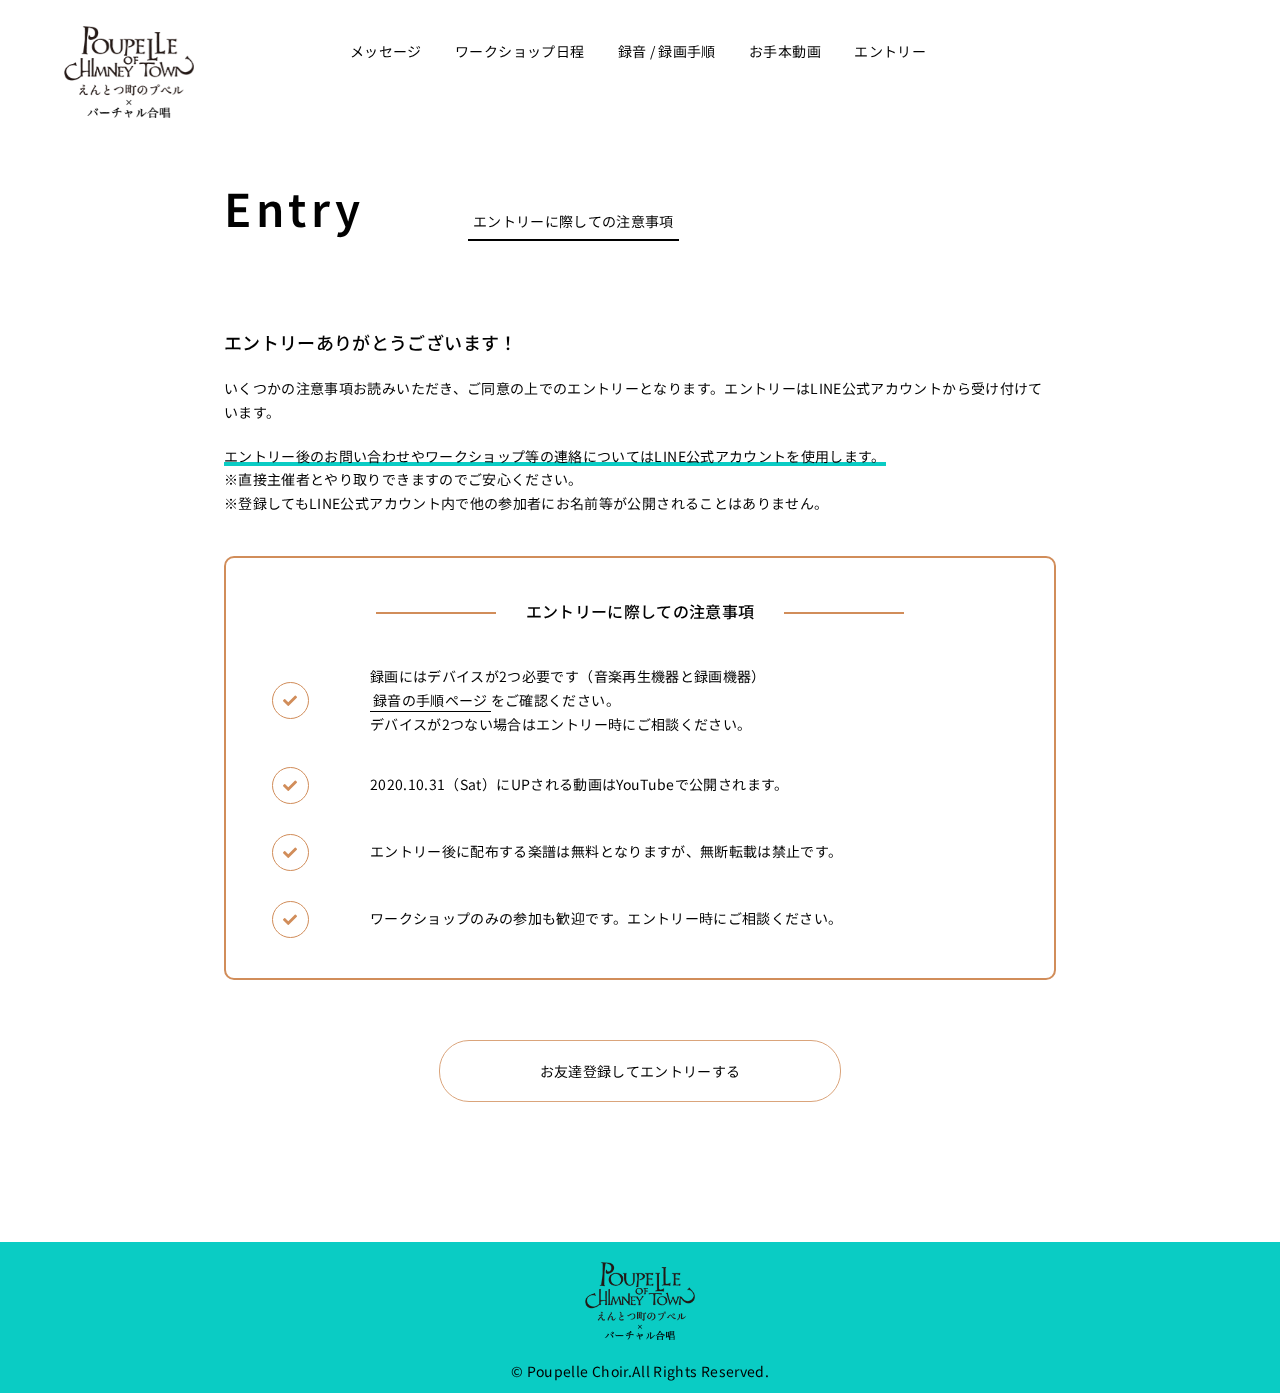
==== commit eda690bb: "Update entry.html" ====
--- a/entry/entry.html
+++ b/entry/entry.html
@@ -129,7 +129,7 @@
         </div>
       </div>
       
-      <div class="btn btn-orange scrollanime downup"><a href="https://lin.ee/ze70ZK0" target="_blank" class="text-center">お友達登録してエントリーする</a></div>
+      <div class="btn btn-orange"><a href="https://lin.ee/ze70ZK0" target="_blank" class="text-center">お友達登録してエントリーする</a></div>
      
     </div>
 
--- a/css/styles2.css
+++ b/css/styles2.css
@@ -1287,9 +1287,6 @@
   /*--------------------------------
   * common
   ---------------------------------*/
-  .entry-btn{
-    display: none;
-  }
   .section-inner{
     width: 80%;
     padding: 60px 0 100px;
@@ -1336,6 +1333,7 @@
   #nav{
     display: block;
     width: 100%;
+    height:80px;
     background-color: transparent;
   }
   .nav-item{
@@ -1345,6 +1343,10 @@
     top: 40px;
     transform: translateX(-50%);
     z-index: 100;
+    padding-top: 0;
+    padding-left: 0;
+    width: 100%;
+    max-width: 580px;
   }
   .nav-item li{
     display: inline-block;
@@ -1379,12 +1381,6 @@
     opacity: 1;
     visibility: visible;
   }
-  .nav-item{
-    padding-top: 0;
-    padding-left: 0;
-    width: 100%;
-    max-width: 580px; 
-  }
   /*--------------------------------
   * about
   ---------------------------------*/
@@ -1507,6 +1503,3 @@
 
 
 
-
-
-
